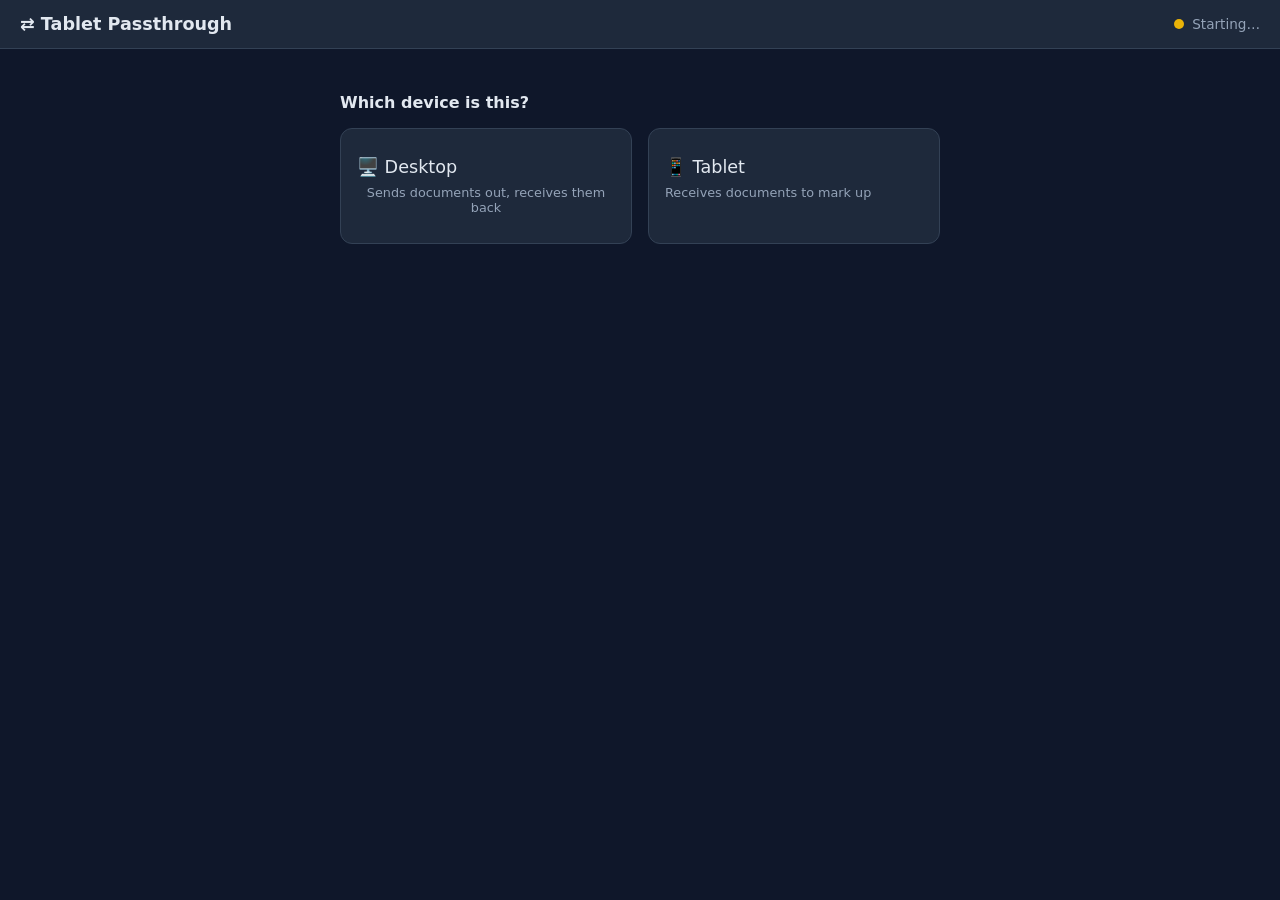
==== docs/index.html @ 23bda250 "Move to docs folder, add license" ====
<!DOCTYPE html>
<html lang="en">
<head>
  <meta charset="utf-8">
  <meta name="viewport" content="width=device-width, initial-scale=1">
  <meta name="theme-color" content="#2563eb">
  <title>Tablet Passthrough</title>
  <link rel="manifest" href="manifest.json">
  <link rel="icon" href="icons/icon-192.png">
  <link rel="apple-touch-icon" href="icons/icon-192.png">
  <link rel="stylesheet" href="css/style.css">
</head>
<body>
  <header>
    <h1>⇄ Tablet Passthrough</h1>
    <div id="status"><span id="status-dot" class="dot wait"></span><span id="status-text">Starting…</span></div>
  </header>

  <main>
    <!-- First run: pick a role -->
    <section id="role-chooser" hidden>
      <h2>Which device is this?</h2>
      <div class="role-buttons">
        <button id="choose-desktop" class="big">🖥️ Desktop<small>Sends documents out, receives them back</small></button>
        <button id="choose-tablet" class="big">📱 Tablet<small>Receives documents to mark up</small></button>
      </div>
    </section>

    <!-- Desktop, unpaired: show QR -->
    <section id="desktop-pair" hidden>
      <h2>Pair your tablet (one time)</h2>
      <p>On the tablet, scan this QR code with the camera app and open the link. Or open this site on the tablet, choose “Tablet”, and type the code below.</p>
      <div id="qr-holder"></div>
      <p class="code" id="pair-code-display"></p>
      <p class="muted" id="pair-url-display"></p>
      <div id="trust-prompt" class="trust" hidden>
        <p>Trust this device? <strong id="trust-id"></strong></p>
        <button id="trust-yes" class="primary">Trust</button>
        <button id="trust-no" class="ghost">Reject</button>
      </div>
    </section>

    <!-- Tablet, manual code entry -->
    <section id="tablet-pair" hidden>
      <h2>Enter pairing code</h2>
      <p>Type the code shown on your desktop’s screen.</p>
      <form id="pair-code-form">
        <input id="pair-code-input" placeholder="atp-…" autocomplete="off" autocapitalize="none" spellcheck="false">
        <button type="submit" class="primary">Pair</button>
      </form>
      <p class="err-text" id="pair-code-error"></p>
    </section>

    <!-- Tablet, waiting for desktop confirmation -->
    <section id="tablet-pairing-wait" hidden>
      <h2>Pairing…</h2>
      <p>Connecting to <strong id="pairing-target"></strong>. Confirm the pairing on your desktop screen.</p>
    </section>

    <!-- Desktop main -->
    <section id="desktop-main" hidden>
      <div id="drop-zone">
        <p><strong>Drop a PDF or DOCX here</strong> to send it to your tablet</p>
        <label class="ghost file-label">or browse… <input type="file" id="file-input" accept=".pdf,.docx" multiple hidden></label>
      </div>
      <div class="folder-row">
        <button id="choose-folder" class="ghost">📁 Choose save folder</button>
        <span id="folder-label" class="muted"></span>
      </div>
      <h2>Queued for tablet</h2>
      <ul id="outbox-list" class="file-list"></ul>
      <p id="outbox-empty" class="muted">Nothing queued. Files wait here until the tablet connects.</p>
      <h2>Returned from tablet</h2>
      <ul id="inbox-list" class="file-list"></ul>
      <p id="inbox-empty" class="muted">Nothing yet. Share a file back from the tablet and it lands here.</p>
      <p class="muted footer-note">This device: <span id="my-code" class="inline-code"></span> · <a href="#" id="reset-link">reset pairing</a></p>
    </section>

    <!-- Tablet main -->
    <section id="tablet-main" hidden>
      <h2>Received documents</h2>
      <ul id="inbox-list-t" class="file-list"></ul>
      <p id="inbox-empty-t" class="muted">Nothing yet. Drop a file on the desktop app and it appears here.</p>
      <p class="muted">Tap <strong>Open in…</strong> to hand a file to Word, Acrobat, or your editor. When you’re done, use that app’s <strong>Share</strong> button and pick this app to send it back.</p>
      <h2>Returning to desktop</h2>
      <ul id="outbox-list-t" class="file-list"></ul>
      <p id="outbox-empty-t" class="muted">Nothing waiting. Shared files queue here until the desktop is reachable.</p>
      <p class="muted footer-note"><a href="#" id="reset-link-t">reset pairing</a></p>
    </section>
  </main>

  <script src="vendor/peerjs.min.js"></script>
  <script src="vendor/qrcode.js"></script>
  <script src="js/db.js"></script>
  <script src="js/transfer.js"></script>
  <script src="js/main.js"></script>
</body>
</html>
---- docs/css/style.css ----
:root {
  --bg: #0f172a;
  --panel: #1e293b;
  --panel-2: #273449;
  --text: #e2e8f0;
  --muted: #94a3b8;
  --accent: #2563eb;
  --accent-hover: #3b82f6;
  --ok: #22c55e;
  --err: #ef4444;
  --wait: #eab308;
  --radius: 12px;
}

* { box-sizing: border-box; }

body {
  margin: 0;
  font-family: system-ui, -apple-system, "Segoe UI", sans-serif;
  background: var(--bg);
  color: var(--text);
  min-height: 100vh;
}

header {
  display: flex;
  justify-content: space-between;
  align-items: center;
  padding: 14px 20px;
  background: var(--panel);
  border-bottom: 1px solid #334155;
}

h1 { font-size: 1.1rem; margin: 0; }
h2 { font-size: 1rem; margin: 24px 0 8px; }

#status { display: flex; align-items: center; gap: 8px; font-size: 0.85rem; color: var(--muted); }
.dot { width: 10px; height: 10px; border-radius: 50%; display: inline-block; }
.dot.ok { background: var(--ok); }
.dot.err { background: var(--err); }
.dot.wait { background: var(--wait); }

main { max-width: 640px; margin: 0 auto; padding: 20px; }

button {
  font: inherit;
  border: none;
  border-radius: 8px;
  padding: 8px 16px;
  cursor: pointer;
  color: var(--text);
  background: var(--panel-2);
}
button.primary { background: var(--accent); color: #fff; }
button.primary:hover { background: var(--accent-hover); }
button.ghost { background: transparent; border: 1px solid #475569; }
button.ghost:hover { border-color: var(--muted); }

.role-buttons { display: flex; gap: 16px; margin-top: 16px; }
button.big {
  flex: 1;
  padding: 28px 16px;
  font-size: 1.1rem;
  background: var(--panel);
  border: 1px solid #334155;
  border-radius: var(--radius);
  display: flex;
  flex-direction: column;
  gap: 8px;
}
button.big:hover { border-color: var(--accent); }
button.big small { color: var(--muted); font-size: 0.8rem; }

#qr-holder { background: #fff; border-radius: var(--radius); padding: 12px; display: inline-block; margin: 12px 0; }
#qr-holder svg { display: block; }

.code { font-family: ui-monospace, monospace; font-size: 1.3rem; letter-spacing: 1px; }
.inline-code { font-family: ui-monospace, monospace; }
.muted { color: var(--muted); font-size: 0.85rem; }
.err-text { color: var(--err); font-size: 0.85rem; }

.trust { background: var(--panel); border: 1px solid var(--accent); border-radius: var(--radius); padding: 16px; margin-top: 16px; }
.trust button { margin-right: 8px; }

#pair-code-form { display: flex; gap: 8px; margin-top: 12px; }
#pair-code-form input {
  flex: 1;
  font: inherit;
  font-family: ui-monospace, monospace;
  padding: 8px 12px;
  border-radius: 8px;
  border: 1px solid #475569;
  background: var(--panel);
  color: var(--text);
}

#drop-zone {
  border: 2px dashed #475569;
  border-radius: var(--radius);
  padding: 36px 20px;
  text-align: center;
  transition: border-color 0.15s, background 0.15s;
}
#drop-zone.over { border-color: var(--accent); background: rgba(37, 99, 235, 0.08); }
.file-label { display: inline-block; margin-top: 8px; padding: 6px 14px; border-radius: 8px; border: 1px solid #475569; cursor: pointer; font-size: 0.9rem; }

.folder-row { display: flex; align-items: center; gap: 12px; margin-top: 12px; flex-wrap: wrap; }

.file-list { list-style: none; margin: 0; padding: 0; }
.file-list li {
  background: var(--panel);
  border-radius: var(--radius);
  padding: 12px 16px;
  margin-bottom: 8px;
  display: flex;
  align-items: center;
  gap: 12px;
  flex-wrap: wrap;
}
.file-info { flex: 1; min-width: 0; display: flex; flex-direction: column; }
.file-name { font-weight: 600; overflow: hidden; text-overflow: ellipsis; white-space: nowrap; }
.file-meta { color: var(--muted); font-size: 0.8rem; }
.file-actions { display: flex; gap: 8px; }

.progress { flex-basis: 100%; height: 4px; background: var(--panel-2); border-radius: 2px; overflow: hidden; }
.progress-fill { height: 100%; width: 0; background: var(--accent); transition: width 0.1s; }

.footer-note { margin-top: 32px; }
a { color: var(--accent-hover); }
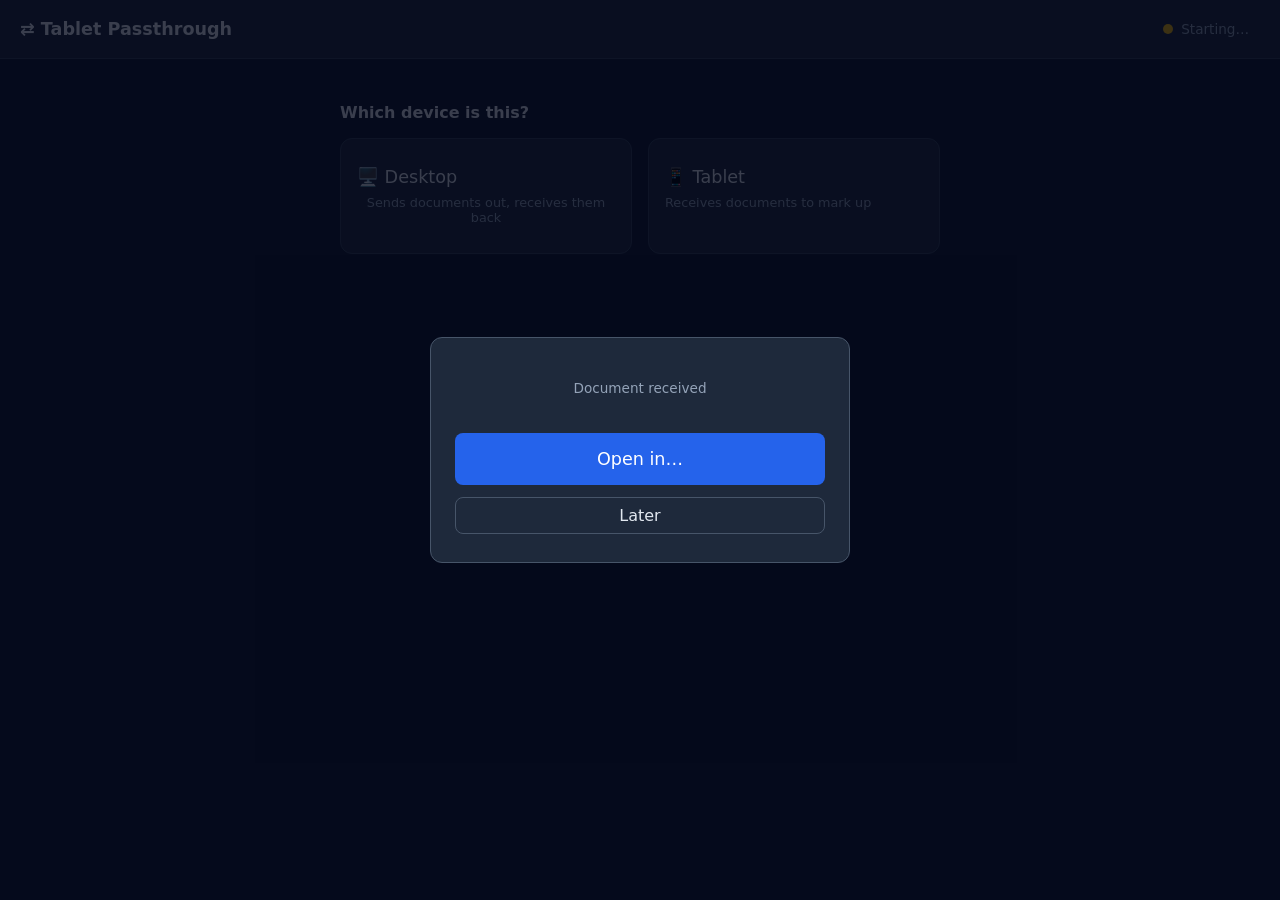
==== commit b84a7a9d: "Support multiple connection, more seamless download and opening of files" ====
--- a/docs/index.html
+++ b/docs/index.html
@@ -13,7 +13,11 @@
 <body>
   <header>
     <h1>⇄ Tablet Passthrough</h1>
-    <div id="status"><span id="status-dot" class="dot wait"></span><span id="status-text">Starting…</span></div>
+    <button id="status" title="Manage paired devices"><span id="status-dot" class="dot wait"></span><span id="status-text">Starting…</span></button>
+    <div id="peer-menu" class="menu" hidden>
+      <ul id="peer-menu-list"></ul>
+      <button id="add-device" class="ghost">＋ Add / re-pair device</button>
+    </div>
   </header>
 
   <main>
@@ -26,35 +30,40 @@
       </div>
     </section>
 
-    <!-- Desktop, unpaired: show QR -->
+    <!-- Desktop: show QR for a device to pair with -->
     <section id="desktop-pair" hidden>
-      <h2>Pair your tablet (one time)</h2>
-      <p>On the tablet, scan this QR code with the camera app and open the link. Or open this site on the tablet, choose “Tablet”, and type the code below.</p>
+      <h2>Pair a device (one time)</h2>
+      <p>On the other device, scan this QR code with the camera app and open the link. Or open this site there, choose its role, and type the code below.</p>
       <div id="qr-holder"></div>
       <p class="code" id="pair-code-display"></p>
       <p class="muted" id="pair-url-display"></p>
       <div id="trust-prompt" class="trust" hidden>
         <p>Trust this device? <strong id="trust-id"></strong></p>
-        <button id="trust-yes" class="primary">Trust</button>
-        <button id="trust-no" class="ghost">Reject</button>
+        <input id="trust-name" placeholder="Name it (e.g. Tablet)" autocomplete="off">
+        <div>
+          <button id="trust-yes" class="primary">Trust</button>
+          <button id="trust-no" class="ghost">Reject</button>
+        </div>
       </div>
+      <p><button id="pair-back-d" class="ghost" hidden>← Back</button></p>
     </section>
 
     <!-- Tablet, manual code entry -->
     <section id="tablet-pair" hidden>
       <h2>Enter pairing code</h2>
-      <p>Type the code shown on your desktop’s screen.</p>
+      <p>Type the code shown on the other device’s screen.</p>
       <form id="pair-code-form">
         <input id="pair-code-input" placeholder="atp-…" autocomplete="off" autocapitalize="none" spellcheck="false">
         <button type="submit" class="primary">Pair</button>
       </form>
       <p class="err-text" id="pair-code-error"></p>
+      <p><button id="pair-back-t" class="ghost" hidden>← Back</button></p>
     </section>
 
-    <!-- Tablet, waiting for desktop confirmation -->
+    <!-- Tablet, waiting for the other side's confirmation -->
     <section id="tablet-pairing-wait" hidden>
       <h2>Pairing…</h2>
-      <p>Connecting to <strong id="pairing-target"></strong>. Confirm the pairing on your desktop screen.</p>
+      <p>Connecting to <strong id="pairing-target"></strong>. Confirm the pairing on the other device’s screen.</p>
     </section>
 
     <!-- Desktop main -->
@@ -67,12 +76,12 @@
         <button id="choose-folder" class="ghost">📁 Choose save folder</button>
         <span id="folder-label" class="muted"></span>
       </div>
-      <h2>Queued for tablet</h2>
+      <h2>Queued</h2>
       <ul id="outbox-list" class="file-list"></ul>
-      <p id="outbox-empty" class="muted">Nothing queued. Files wait here until the tablet connects.</p>
-      <h2>Returned from tablet</h2>
+      <p id="outbox-empty" class="muted">Nothing queued. Files wait here until their device connects.</p>
+      <h2>Returned</h2>
       <ul id="inbox-list" class="file-list"></ul>
-      <p id="inbox-empty" class="muted">Nothing yet. Share a file back from the tablet and it lands here.</p>
+      <p id="inbox-empty" class="muted">Nothing yet. Files shared back land here and save automatically.</p>
       <p class="muted footer-note">This device: <span id="my-code" class="inline-code"></span> · <a href="#" id="reset-link">reset pairing</a></p>
     </section>
 
@@ -89,6 +98,16 @@
     </section>
   </main>
 
+  <!-- Tablet: pops up when a file arrives; one tap opens the Android share card -->
+  <div id="share-overlay" class="overlay" hidden>
+    <div class="overlay-card">
+      <p class="muted">Document received</p>
+      <p class="overlay-name" id="overlay-name"></p>
+      <button id="overlay-open" class="primary overlay-open">Open in…</button>
+      <button id="overlay-close" class="ghost">Later</button>
+    </div>
+  </div>
+
   <script src="vendor/peerjs.min.js"></script>
   <script src="vendor/qrcode.js"></script>
   <script src="js/db.js"></script>
--- a/docs/css/style.css
+++ b/docs/css/style.css
@@ -127,3 +127,76 @@
 
 .footer-note { margin-top: 32px; }
 a { color: var(--accent-hover); }
+
+/* --- header status button + peer menu --- */
+header { position: relative; }
+button#status {
+  display: flex;
+  align-items: center;
+  gap: 8px;
+  font-size: 0.85rem;
+  color: var(--muted);
+  background: transparent;
+  border: 1px solid transparent;
+  padding: 6px 10px;
+}
+button#status:hover { border-color: #475569; }
+
+.menu {
+  position: absolute;
+  top: calc(100% + 4px);
+  right: 12px;
+  z-index: 20;
+  background: var(--panel);
+  border: 1px solid #475569;
+  border-radius: var(--radius);
+  padding: 8px;
+  min-width: 240px;
+  box-shadow: 0 8px 24px rgba(0, 0, 0, 0.4);
+}
+.menu ul { list-style: none; margin: 0 0 8px; padding: 0; }
+.menu ul:empty { margin: 0; }
+.peer-row { display: flex; align-items: center; gap: 8px; padding: 4px; border-radius: 8px; }
+.peer-row.active { background: var(--panel-2); }
+.peer-name { flex: 1; text-align: left; background: transparent; padding: 6px 4px; overflow: hidden; text-overflow: ellipsis; white-space: nowrap; }
+.peer-name:hover { color: var(--accent-hover); }
+button.mini { padding: 4px 8px; font-size: 0.8rem; }
+#add-device { width: 100%; }
+
+/* --- trust prompt name field --- */
+.trust input {
+  display: block;
+  width: 100%;
+  font: inherit;
+  padding: 8px 12px;
+  margin: 10px 0;
+  border-radius: 8px;
+  border: 1px solid #475569;
+  background: var(--panel-2);
+  color: var(--text);
+}
+
+/* --- tablet share popup --- */
+.overlay {
+  position: fixed;
+  inset: 0;
+  z-index: 30;
+  background: rgba(2, 6, 23, 0.75);
+  display: flex;
+  align-items: center;
+  justify-content: center;
+  padding: 24px;
+}
+.overlay-card {
+  background: var(--panel);
+  border: 1px solid #475569;
+  border-radius: var(--radius);
+  padding: 28px 24px;
+  text-align: center;
+  width: min(420px, 100%);
+  display: flex;
+  flex-direction: column;
+  gap: 12px;
+}
+.overlay-name { font-weight: 600; font-size: 1.05rem; margin: 0; word-break: break-all; }
+.overlay-open { padding: 16px; font-size: 1.1rem; }
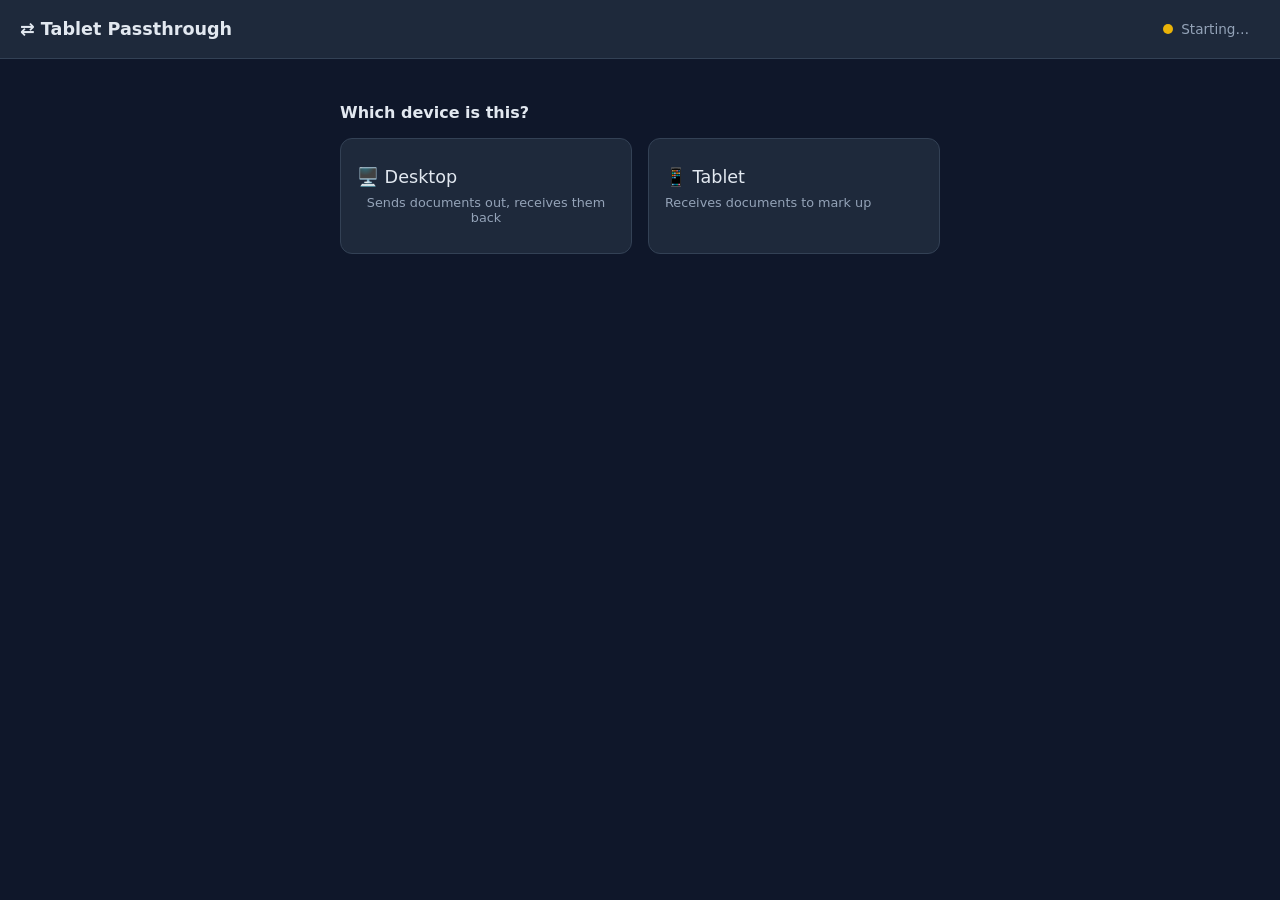
==== commit 70dfd9e1: "Add multiple connections" ====
--- a/docs/index.html
+++ b/docs/index.html
@@ -64,6 +64,8 @@
     <section id="tablet-pairing-wait" hidden>
       <h2>Pairing…</h2>
       <p>Connecting to <strong id="pairing-target"></strong>. Confirm the pairing on the other device’s screen.</p>
+      <p class="muted">Keep the app <strong>open and visible on both devices</strong> until pairing completes — it can take up to a minute on the first try.</p>
+      <p><button id="pair-cancel" class="ghost">Cancel</button></p>
     </section>
 
     <!-- Desktop main -->
--- a/docs/css/style.css
+++ b/docs/css/style.css
@@ -200,3 +200,6 @@
 }
 .overlay-name { font-weight: 600; font-size: 1.05rem; margin: 0; word-break: break-all; }
 .overlay-open { padding: 16px; font-size: 1.1rem; }
+/* Ocultar el overlay cuando tiene el atributo hidden, asegurando que display: flex no lo anule */
+.overlay[hidden] { display: none !important; }
+
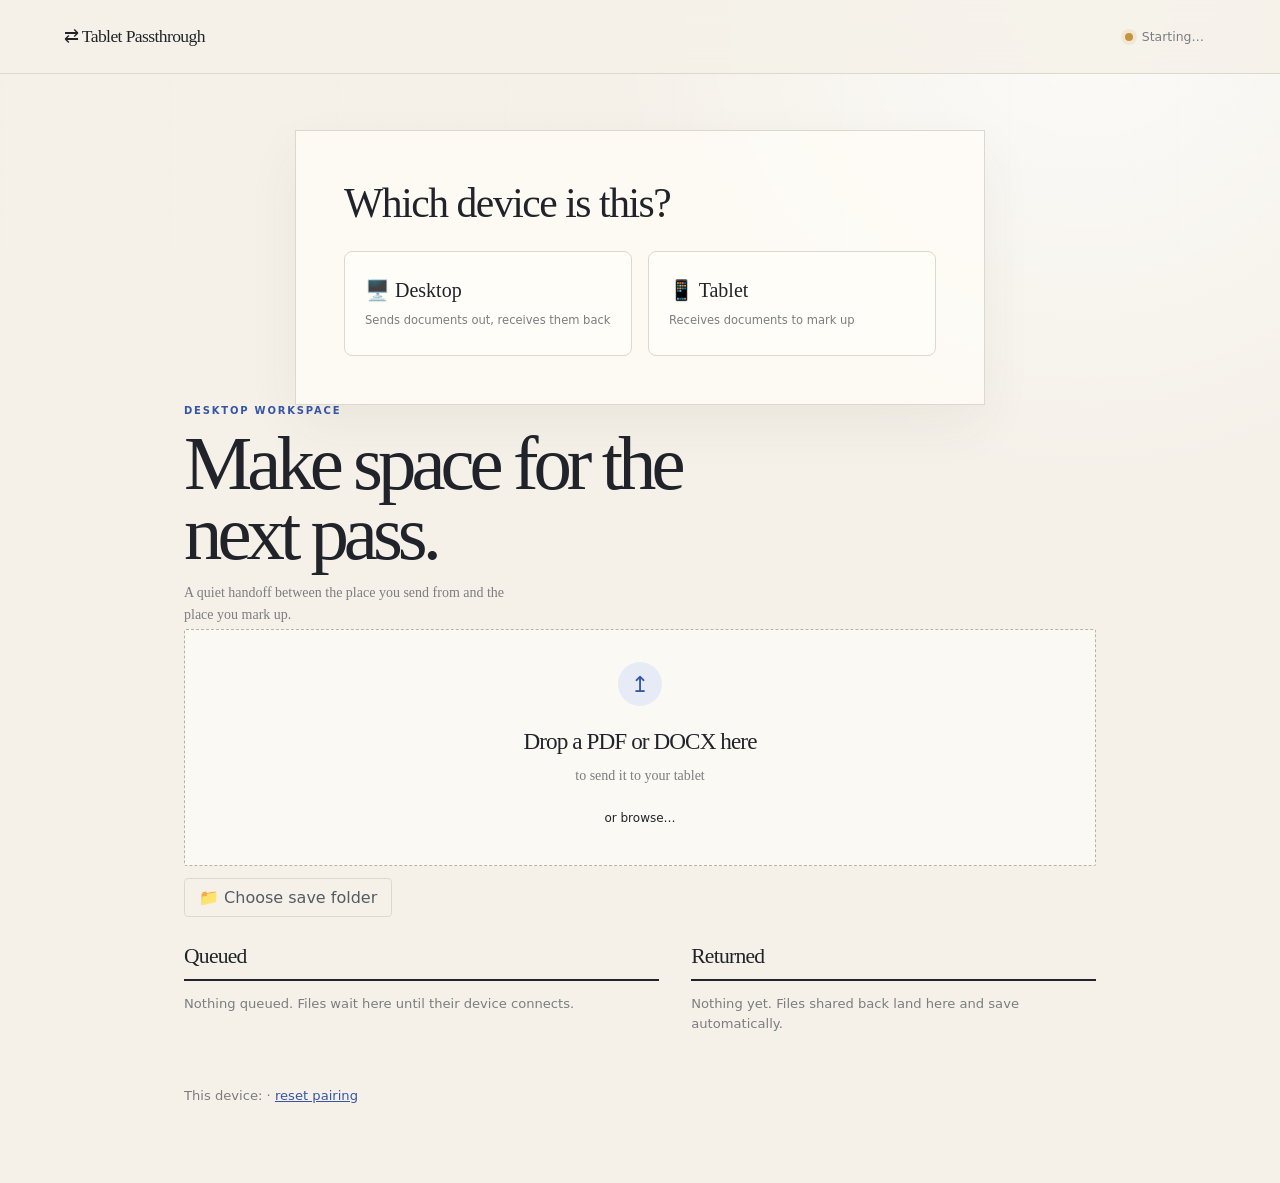
==== commit 3968be75: "UI improvements" ====
--- a/docs/index.html
+++ b/docs/index.html
@@ -3,7 +3,7 @@
 <head>
   <meta charset="utf-8">
   <meta name="viewport" content="width=device-width, initial-scale=1">
-  <meta name="theme-color" content="#2563eb">
+  <meta name="theme-color" content="#f5f1e9">
   <title>Tablet Passthrough</title>
   <link rel="manifest" href="manifest.json">
   <link rel="icon" href="icons/icon-192.png">
@@ -70,6 +70,11 @@
 
     <!-- Desktop main -->
     <section id="desktop-main" hidden>
+      <div class="studio-heading">
+        <p class="eyebrow">Desktop workspace</p>
+        <h2>Make space for the next pass.</h2>
+        <p class="intro-copy">A quiet handoff between the place you send from and the place you mark up.</p>
+      </div>
       <div id="drop-zone">
         <p><strong>Drop a PDF or DOCX here</strong> to send it to your tablet</p>
         <label class="ghost file-label">or browse… <input type="file" id="file-input" accept=".pdf,.docx" multiple hidden></label>
@@ -89,6 +94,11 @@
 
     <!-- Tablet main -->
     <section id="tablet-main" hidden>
+      <div class="studio-heading">
+        <p class="eyebrow">Tablet workspace</p>
+        <h2>Review, then send it back.</h2>
+        <p class="intro-copy">Open a file in Word, Acrobat, or your editor. When you share it back, it returns to the desk.</p>
+      </div>
       <h2>Received documents</h2>
       <ul id="inbox-list-t" class="file-list"></ul>
       <p id="inbox-empty-t" class="muted">Nothing yet. Drop a file on the desktop app and it appears here.</p>
@@ -106,6 +116,7 @@
       <p class="muted">Document received</p>
       <p class="overlay-name" id="overlay-name"></p>
       <button id="overlay-open" class="primary overlay-open">Open in…</button>
+      <button id="overlay-download" class="ghost">Download</button>
       <button id="overlay-close" class="ghost">Later</button>
     </div>
   </div>
--- a/docs/css/style.css
+++ b/docs/css/style.css
@@ -1,14 +1,18 @@
 :root {
-  --bg: #0f172a;
-  --panel: #1e293b;
-  --panel-2: #273449;
-  --text: #e2e8f0;
-  --muted: #94a3b8;
-  --accent: #2563eb;
-  --accent-hover: #3b82f6;
-  --ok: #22c55e;
-  --err: #ef4444;
-  --wait: #eab308;
+  --paper: #f5f1e9;
+  --surface: #fffdf8;
+  --surface-2: #f0ece5;
+  --ink: #20242a;
+  --muted: #7b7d80;
+  --line: #ddd8ce;
+  --line-strong: #b8b2a8;
+  --accent: #3555a5;
+  --accent-hover: #294687;
+  --accent-soft: #e7ebf6;
+  --gold: #c7943e;
+  --ok: #4c9b73;
+  --err: #a85f49;
+  --wait: #c7943e;
   --radius: 12px;
 }
 
@@ -16,190 +20,359 @@
 
 body {
   margin: 0;
-  font-family: system-ui, -apple-system, "Segoe UI", sans-serif;
-  background: var(--bg);
-  color: var(--text);
   min-height: 100vh;
+  background:
+    radial-gradient(circle at 85% 0%, rgba(255, 255, 255, .75), transparent 30%),
+    var(--paper);
+  color: var(--ink);
+  font-family: Inter, ui-sans-serif, system-ui, -apple-system, BlinkMacSystemFont, "Segoe UI", sans-serif;
+}
+
+body::before {
+  content: "";
+  position: fixed;
+  inset: 0;
+  pointer-events: none;
+  opacity: .18;
+  background-image: linear-gradient(rgba(45, 43, 38, .035) 1px, transparent 1px), linear-gradient(90deg, rgba(45, 43, 38, .035) 1px, transparent 1px);
+  background-size: 42px 42px;
+  mask-image: linear-gradient(to bottom, black, transparent 72%);
 }
 
 header {
-  display: flex;
+  position: relative;
+  z-index: 2;
+  display: flex;
+  align-items: center;
   justify-content: space-between;
-  align-items: center;
-  padding: 14px 20px;
-  background: var(--panel);
-  border-bottom: 1px solid #334155;
-}
-
-h1 { font-size: 1.1rem; margin: 0; }
-h2 { font-size: 1rem; margin: 24px 0 8px; }
-
-#status { display: flex; align-items: center; gap: 8px; font-size: 0.85rem; color: var(--muted); }
-.dot { width: 10px; height: 10px; border-radius: 50%; display: inline-block; }
-.dot.ok { background: var(--ok); }
+  gap: 24px;
+  padding: 20px clamp(20px, 5vw, 72px);
+  border-bottom: 1px solid var(--line);
+  background: rgba(245, 241, 233, .84);
+  backdrop-filter: blur(12px);
+}
+
+h1, h2, .file-name, .overlay-name {
+  font-family: Georgia, "Times New Roman", serif;
+  font-weight: 400;
+}
+
+h1 { margin: 0; font-size: 1.1rem; letter-spacing: -.035em; }
+h2 { margin: 24px 0 8px; font-size: 1.35rem; letter-spacing: -.035em; }
+p { line-height: 1.55; }
+
+button {
+  border: 1px solid transparent;
+  border-radius: 4px;
+  padding: 9px 14px;
+  font: inherit;
+  color: var(--ink);
+  background: var(--surface-2);
+  cursor: pointer;
+  transition: border-color .15s ease, background .15s ease, color .15s ease, transform .15s ease;
+}
+
+button:hover { border-color: var(--line-strong); }
+button:active { transform: translateY(1px); }
+button.primary { border-color: var(--accent); background: var(--accent); color: #fff; font-weight: 700; }
+button.primary:hover { border-color: var(--accent-hover); background: var(--accent-hover); }
+button.ghost { border-color: var(--line); background: transparent; color: #555b64; }
+button.ghost:hover { border-color: var(--accent); color: var(--accent); background: rgba(255, 253, 248, .65); }
+
+main {
+  position: relative;
+  z-index: 1;
+  max-width: 1040px;
+  margin: 0 auto;
+  padding: 56px clamp(20px, 5vw, 64px) 64px;
+}
+
+main > section:not(#desktop-main):not(#tablet-main) {
+  max-width: 690px;
+  margin: 0 auto;
+  padding: clamp(26px, 5vw, 48px);
+  border: 1px solid var(--line);
+  background: rgba(255, 253, 248, .76);
+  box-shadow: 0 20px 50px rgba(68, 60, 46, .06);
+}
+
+.eyebrow {
+  margin: 0 0 12px;
+  color: var(--accent);
+  font-size: 10px;
+  font-weight: 850;
+  letter-spacing: .18em;
+  line-height: 1.2;
+  text-transform: uppercase;
+}
+
+.intro-copy {
+  max-width: 340px;
+  margin: 12px 0 0;
+  color: var(--muted);
+  font-family: Georgia, "Times New Roman", serif;
+  font-size: 14px;
+  line-height: 1.55;
+}
+
+.studio-heading {
+  grid-column: 1 / -1;
+  grid-row: 1;
+  margin-bottom: 4px;
+}
+
+.studio-heading h2 {
+  max-width: 620px;
+  margin: 0;
+  font-size: clamp(2.4rem, 6vw, 4.9rem);
+  line-height: .92;
+  letter-spacing: -.065em;
+}
+
+.dot { display: inline-block; width: 8px; height: 8px; border-radius: 50%; }
+.dot.ok { background: var(--ok); box-shadow: 0 0 0 4px rgba(76, 155, 115, .12); }
 .dot.err { background: var(--err); }
-.dot.wait { background: var(--wait); }
-
-main { max-width: 640px; margin: 0 auto; padding: 20px; }
-
-button {
+.dot.wait { background: var(--wait); box-shadow: 0 0 0 4px rgba(199, 148, 62, .12); }
+
+#status {
+  display: flex;
+  align-items: center;
+  gap: 9px;
+  padding: 8px 11px;
+  border-color: transparent;
+  border-radius: 999px;
+  color: var(--muted);
+  background: transparent;
+  font-size: 0.78rem;
+}
+
+#status:hover { border-color: var(--line); background: rgba(255, 253, 248, .72); color: var(--ink); }
+
+.role-buttons { display: flex; gap: 16px; margin-top: 24px; }
+
+button.big {
+  display: flex;
+  flex: 1;
+  flex-direction: column;
+  gap: 10px;
+  align-items: flex-start;
+  padding: 26px 20px;
+  border: 1px solid var(--line);
+  border-radius: 8px;
+  background: var(--surface);
+  font-family: Georgia, "Times New Roman", serif;
+  font-size: 1.25rem;
+  text-align: left;
+}
+
+button.big:hover { border-color: var(--accent); box-shadow: 0 10px 24px rgba(53, 85, 165, .08); }
+button.big small { color: var(--muted); font-family: Inter, ui-sans-serif, system-ui, sans-serif; font-size: .72rem; line-height: 1.45; }
+
+#desktop-pair h2, #tablet-pair h2, #tablet-pairing-wait h2, #role-chooser h2 { margin-top: 0; font-size: clamp(1.8rem, 4vw, 2.6rem); }
+#desktop-pair > p:first-of-type, #tablet-pair > p:first-of-type, #tablet-pairing-wait > p { color: var(--muted); font-family: Georgia, "Times New Roman", serif; font-size: 14px; }
+
+#qr-holder {
+  display: inline-block;
+  margin: 18px 0 10px;
+  padding: 14px;
+  border: 1px solid var(--line);
+  border-radius: 8px;
+  background: #fff;
+  box-shadow: 0 12px 25px rgba(52, 47, 37, .08);
+}
+
+#qr-holder svg { display: block; }
+.code { color: var(--accent); font-family: ui-monospace, SFMono-Regular, Consolas, monospace; font-size: 1.25rem; letter-spacing: 1px; }
+.inline-code { font-family: ui-monospace, SFMono-Regular, Consolas, monospace; }
+.muted { color: var(--muted); font-size: .82rem; }
+.err-text { color: var(--err); font-size: .82rem; }
+
+.trust {
+  margin-top: 18px;
+  padding: 16px;
+  border: 1px solid rgba(53, 85, 165, .38);
+  border-left: 3px solid var(--accent);
+  background: var(--accent-soft);
+}
+
+.trust input, #pair-code-form input {
+  display: block;
+  width: 100%;
+  padding: 10px 12px;
+  border: 1px solid var(--line-strong);
+  border-radius: 4px;
+  outline: 0;
+  background: var(--surface);
+  color: var(--ink);
   font: inherit;
-  border: none;
-  border-radius: 8px;
-  padding: 8px 16px;
-  cursor: pointer;
-  color: var(--text);
-  background: var(--panel-2);
-}
-button.primary { background: var(--accent); color: #fff; }
-button.primary:hover { background: var(--accent-hover); }
-button.ghost { background: transparent; border: 1px solid #475569; }
-button.ghost:hover { border-color: var(--muted); }
-
-.role-buttons { display: flex; gap: 16px; margin-top: 16px; }
-button.big {
-  flex: 1;
-  padding: 28px 16px;
-  font-size: 1.1rem;
-  background: var(--panel);
-  border: 1px solid #334155;
-  border-radius: var(--radius);
+}
+
+.trust input { margin: 12px 0; }
+.trust input:focus, #pair-code-form input:focus { border-color: var(--accent); box-shadow: 0 0 0 3px rgba(53, 85, 165, .12); }
+.trust button { margin-right: 8px; }
+
+#pair-code-form { display: flex; gap: 8px; margin-top: 18px; }
+#pair-code-form input { flex: 1; font-family: ui-monospace, SFMono-Regular, Consolas, monospace; }
+
+#desktop-main {
+  display: grid;
+  grid-template-columns: minmax(0, 1.08fr) minmax(0, .92fr);
+  column-gap: 32px;
+  align-items: start;
+}
+
+#desktop-main > #drop-zone { grid-column: 1 / -1; grid-row: 2; }
+#desktop-main > .folder-row { grid-column: 1 / -1; grid-row: 3; }
+#desktop-main > h2:nth-of-type(1) { grid-column: 1; grid-row: 4; }
+#desktop-main > #outbox-list { grid-column: 1; grid-row: 5; }
+#desktop-main > #outbox-empty { grid-column: 1; grid-row: 6; }
+#desktop-main > h2:nth-of-type(2) { grid-column: 2; grid-row: 4; }
+#desktop-main > #inbox-list { grid-column: 2; grid-row: 5; }
+#desktop-main > #inbox-empty { grid-column: 2; grid-row: 6; }
+#desktop-main > .footer-note { grid-column: 1 / -1; grid-row: 7; }
+
+#drop-zone {
   display: flex;
   flex-direction: column;
-  gap: 8px;
-}
-button.big:hover { border-color: var(--accent); }
-button.big small { color: var(--muted); font-size: 0.8rem; }
-
-#qr-holder { background: #fff; border-radius: var(--radius); padding: 12px; display: inline-block; margin: 12px 0; }
-#qr-holder svg { display: block; }
-
-.code { font-family: ui-monospace, monospace; font-size: 1.3rem; letter-spacing: 1px; }
-.inline-code { font-family: ui-monospace, monospace; }
-.muted { color: var(--muted); font-size: 0.85rem; }
-.err-text { color: var(--err); font-size: 0.85rem; }
-
-.trust { background: var(--panel); border: 1px solid var(--accent); border-radius: var(--radius); padding: 16px; margin-top: 16px; }
-.trust button { margin-right: 8px; }
-
-#pair-code-form { display: flex; gap: 8px; margin-top: 12px; }
-#pair-code-form input {
-  flex: 1;
-  font: inherit;
-  font-family: ui-monospace, monospace;
-  padding: 8px 12px;
-  border-radius: 8px;
-  border: 1px solid #475569;
-  background: var(--panel);
-  color: var(--text);
-}
-
-#drop-zone {
-  border: 2px dashed #475569;
-  border-radius: var(--radius);
-  padding: 36px 20px;
+  align-items: center;
+  justify-content: center;
+  min-height: 232px;
+  padding: 32px 24px;
+  border: 1px dashed var(--line-strong);
+  border-radius: 2px;
+  background: rgba(255, 253, 248, .62);
   text-align: center;
-  transition: border-color 0.15s, background 0.15s;
-}
-#drop-zone.over { border-color: var(--accent); background: rgba(37, 99, 235, 0.08); }
-.file-label { display: inline-block; margin-top: 8px; padding: 6px 14px; border-radius: 8px; border: 1px solid #475569; cursor: pointer; font-size: 0.9rem; }
-
-.folder-row { display: flex; align-items: center; gap: 12px; margin-top: 12px; flex-wrap: wrap; }
+  transition: border-color .15s ease, background .15s ease, box-shadow .15s ease;
+}
+
+#drop-zone::before {
+  display: grid;
+  place-items: center;
+  width: 44px;
+  height: 44px;
+  margin-bottom: 18px;
+  border-radius: 50%;
+  background: var(--accent-soft);
+  color: var(--accent);
+  content: "↥";
+  font-size: 22px;
+}
+
+#drop-zone.over { border-color: var(--accent); background: #f0f3fb; box-shadow: 0 0 0 4px rgba(53, 85, 165, .08); }
+#drop-zone p { margin: 0 0 16px; color: var(--muted); font-family: Georgia, "Times New Roman", serif; font-size: 14px; }
+#drop-zone p strong { display: block; margin-bottom: 5px; color: var(--ink); font-size: 1.45rem; font-weight: 400; letter-spacing: -.04em; }
+.file-label { display: inline-block; padding: 8px 13px; border-radius: 4px; cursor: pointer; font-size: .75rem; }
+
+.folder-row { display: flex; align-items: center; flex-wrap: wrap; gap: 12px; margin-top: 12px; }
+.folder-row .muted { font-family: Georgia, "Times New Roman", serif; }
+
+#desktop-main > h2, #tablet-main > h2 {
+  display: flex;
+  align-items: baseline;
+  justify-content: space-between;
+  margin: 27px 0 0;
+  padding: 0 0 10px;
+  border-bottom: 2px solid var(--ink);
+  font-size: 1.35rem;
+}
 
 .file-list { list-style: none; margin: 0; padding: 0; }
 .file-list li {
-  background: var(--panel);
-  border-radius: var(--radius);
-  padding: 12px 16px;
-  margin-bottom: 8px;
-  display: flex;
-  align-items: center;
+  display: flex;
+  align-items: center;
+  flex-wrap: wrap;
   gap: 12px;
-  flex-wrap: wrap;
-}
-.file-info { flex: 1; min-width: 0; display: flex; flex-direction: column; }
-.file-name { font-weight: 600; overflow: hidden; text-overflow: ellipsis; white-space: nowrap; }
-.file-meta { color: var(--muted); font-size: 0.8rem; }
-.file-actions { display: flex; gap: 8px; }
-
-.progress { flex-basis: 100%; height: 4px; background: var(--panel-2); border-radius: 2px; overflow: hidden; }
-.progress-fill { height: 100%; width: 0; background: var(--accent); transition: width 0.1s; }
-
-.footer-note { margin-top: 32px; }
-a { color: var(--accent-hover); }
-
-/* --- header status button + peer menu --- */
+  min-height: 67px;
+  margin: 0;
+  padding: 12px 13px;
+  border: 1px solid var(--line);
+  border-top: 0;
+  background: rgba(255, 253, 248, .76);
+}
+
+.file-list li:first-child { border-top: 1px solid var(--line); border-radius: 8px 8px 0 0; }
+.file-list li:last-child { border-radius: 0 0 8px 8px; }
+.file-list li:only-child { border-radius: 8px; }
+.file-info { display: flex; min-width: 0; flex: 1; flex-direction: column; }
+.file-name { overflow: hidden; color: var(--ink); text-overflow: ellipsis; white-space: nowrap; font-size: .98rem; }
+.file-meta { margin-top: 4px; color: var(--muted); font-size: .7rem; }
+.file-actions { display: flex; flex-wrap: wrap; gap: 6px; }
+.file-actions button { padding: 6px 10px; font-size: .72rem; }
+.progress { flex-basis: 100%; height: 4px; overflow: hidden; border-radius: 99px; background: #e5dfd5; }
+.progress-fill { height: 100%; width: 0; border-radius: 99px; background: var(--accent); transition: width .1s; }
+
+.footer-note { margin-top: 38px; }
+a { color: var(--accent); }
+a:hover { color: var(--accent-hover); }
+
 header { position: relative; }
-button#status {
-  display: flex;
-  align-items: center;
-  gap: 8px;
-  font-size: 0.85rem;
-  color: var(--muted);
-  background: transparent;
-  border: 1px solid transparent;
-  padding: 6px 10px;
-}
-button#status:hover { border-color: #475569; }
-
 .menu {
   position: absolute;
-  top: calc(100% + 4px);
-  right: 12px;
+  top: calc(100% + 8px);
+  right: clamp(20px, 5vw, 72px);
   z-index: 20;
-  background: var(--panel);
-  border: 1px solid #475569;
-  border-radius: var(--radius);
+  min-width: 250px;
   padding: 8px;
-  min-width: 240px;
-  box-shadow: 0 8px 24px rgba(0, 0, 0, 0.4);
-}
+  border: 1px solid var(--line);
+  border-radius: 8px;
+  background: var(--surface);
+  box-shadow: 0 18px 42px rgba(52, 47, 37, .15);
+}
+
 .menu ul { list-style: none; margin: 0 0 8px; padding: 0; }
 .menu ul:empty { margin: 0; }
-.peer-row { display: flex; align-items: center; gap: 8px; padding: 4px; border-radius: 8px; }
-.peer-row.active { background: var(--panel-2); }
-.peer-name { flex: 1; text-align: left; background: transparent; padding: 6px 4px; overflow: hidden; text-overflow: ellipsis; white-space: nowrap; }
-.peer-name:hover { color: var(--accent-hover); }
-button.mini { padding: 4px 8px; font-size: 0.8rem; }
+.peer-row { display: flex; align-items: center; gap: 8px; padding: 6px; border-radius: 5px; }
+.peer-row.active { background: var(--accent-soft); }
+.peer-name { flex: 1; overflow: hidden; padding: 6px 4px; border: 0; background: transparent; color: var(--ink); text-align: left; text-overflow: ellipsis; white-space: nowrap; }
+.peer-name:hover { color: var(--accent); }
+button.mini { padding: 4px 7px; font-size: .7rem; }
 #add-device { width: 100%; }
 
-/* --- trust prompt name field --- */
-.trust input {
-  display: block;
-  width: 100%;
-  font: inherit;
-  padding: 8px 12px;
-  margin: 10px 0;
-  border-radius: 8px;
-  border: 1px solid #475569;
-  background: var(--panel-2);
-  color: var(--text);
-}
-
-/* --- tablet share popup --- */
 .overlay {
   position: fixed;
   inset: 0;
   z-index: 30;
-  background: rgba(2, 6, 23, 0.75);
   display: flex;
   align-items: center;
   justify-content: center;
   padding: 24px;
-}
+  background: rgba(32, 36, 42, .42);
+  backdrop-filter: blur(4px);
+}
+
 .overlay-card {
-  background: var(--panel);
-  border: 1px solid #475569;
-  border-radius: var(--radius);
-  padding: 28px 24px;
-  text-align: center;
+  display: flex;
   width: min(420px, 100%);
-  display: flex;
   flex-direction: column;
   gap: 12px;
-}
-.overlay-name { font-weight: 600; font-size: 1.05rem; margin: 0; word-break: break-all; }
-.overlay-open { padding: 16px; font-size: 1.1rem; }
-/* Ocultar el overlay cuando tiene el atributo hidden, asegurando que display: flex no lo anule */
+  padding: 30px 26px;
+  border: 1px solid var(--line);
+  border-radius: 10px;
+  background: var(--surface);
+  box-shadow: 0 24px 60px rgba(32, 36, 42, .2);
+  text-align: center;
+}
+
+.overlay-name { margin: 0; color: var(--ink); font-size: 1.4rem; word-break: break-all; }
+.overlay-open { padding: 13px; font-family: Georgia, "Times New Roman", serif; font-size: 1.05rem; }
 .overlay[hidden] { display: none !important; }
 
+@media (max-width: 760px) {
+  header { padding: 17px 20px; }
+  main { padding-top: 38px; }
+  #desktop-main { display: block; }
+  #desktop-main > * { grid-column: auto !important; grid-row: auto !important; }
+  #desktop-main > h2:nth-of-type(2) { margin-top: 36px; }
+  .studio-heading h2 { font-size: clamp(2.5rem, 13vw, 4rem); }
+}
+
+@media (max-width: 560px) {
+  header h1 { font-size: 1rem; }
+  #status { max-width: 155px; overflow: hidden; text-overflow: ellipsis; white-space: nowrap; }
+  .role-buttons { flex-direction: column; }
+  #pair-code-form { flex-direction: column; }
+  #pair-code-form button { width: 100%; }
+  .file-actions { width: 100%; }
+  .file-actions button { flex: 1; }
+  .file-list li { align-items: flex-start; }
+}
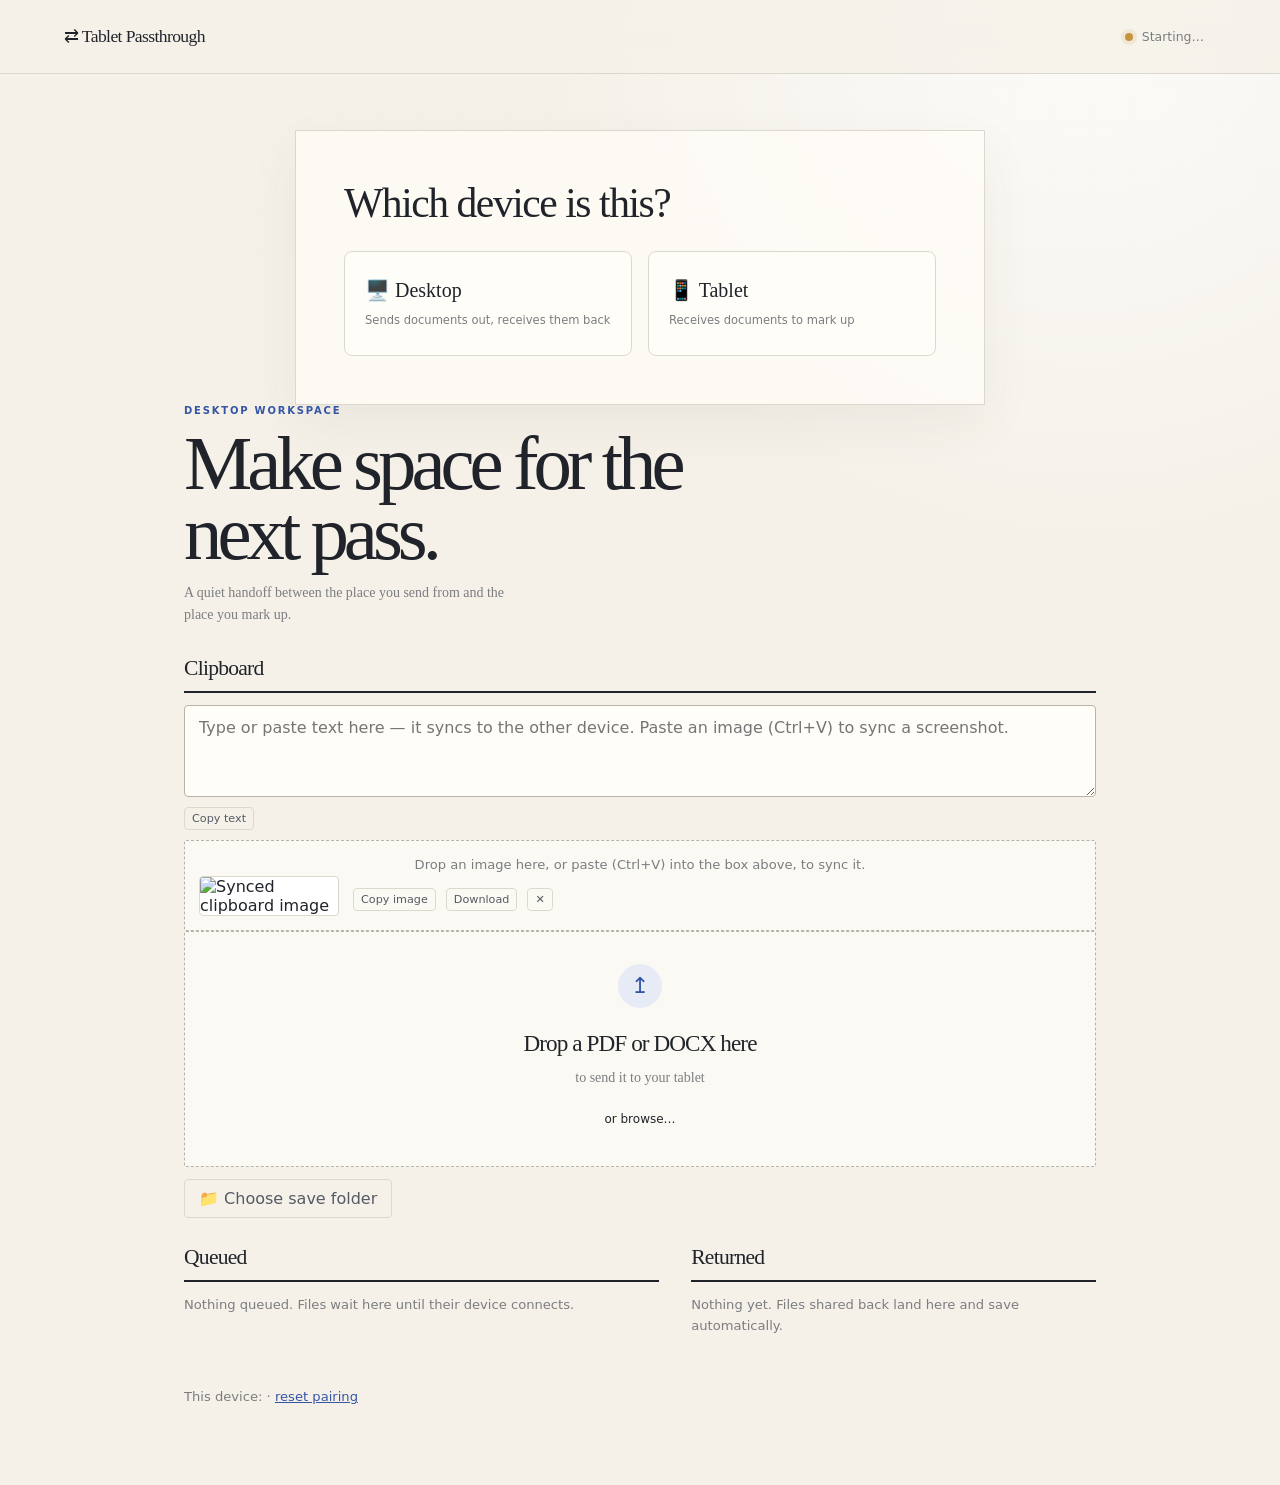
==== commit 5b869dae: "add synced clipboard" ====
--- a/docs/index.html
+++ b/docs/index.html
@@ -75,6 +75,29 @@
         <h2>Make space for the next pass.</h2>
         <p class="intro-copy">A quiet handoff between the place you send from and the place you mark up.</p>
       </div>
+      <h2>Clipboard</h2>
+      <div class="clipboard-box">
+        <textarea id="clip-text" class="clip-textarea" placeholder="Type or paste text here — it syncs to the other device. Paste an image (Ctrl+V) to sync a screenshot."></textarea>
+        <div class="clip-row">
+          <button id="clip-copy-text" class="ghost mini">Copy text</button>
+          <span id="clip-text-meta" class="muted"></span>
+          <span id="clip-sync-status" class="muted clip-sync-status" hidden></span>
+        </div>
+        <div id="clip-image-zone" class="clip-image-zone">
+          <p id="clip-image-empty" class="muted">Drop an image here, or paste (Ctrl+V) into the box above, to sync it.</p>
+          <div id="clip-image-preview" class="clip-image-preview" hidden>
+            <img id="clip-image-thumb" alt="Synced clipboard image">
+            <div class="clip-image-info">
+              <span id="clip-image-meta" class="muted"></span>
+              <div class="clip-row">
+                <button id="clip-copy-image" class="ghost mini">Copy image</button>
+                <button id="clip-download-image" class="ghost mini">Download</button>
+                <button id="clip-clear-image" class="ghost mini">✕</button>
+              </div>
+            </div>
+          </div>
+        </div>
+      </div>
       <div id="drop-zone">
         <p><strong>Drop a PDF or DOCX here</strong> to send it to your tablet</p>
         <label class="ghost file-label">or browse… <input type="file" id="file-input" accept=".pdf,.docx" multiple hidden></label>
@@ -98,6 +121,29 @@
         <p class="eyebrow">Tablet workspace</p>
         <h2>Review, then send it back.</h2>
         <p class="intro-copy">Open a file in Word, Acrobat, or your editor. When you share it back, it returns to the desk.</p>
+      </div>
+      <h2>Clipboard</h2>
+      <div class="clipboard-box">
+        <textarea id="clip-text-t" class="clip-textarea" placeholder="Type or paste text here — it syncs to the other device. Paste an image (Ctrl+V) to sync a screenshot."></textarea>
+        <div class="clip-row">
+          <button id="clip-copy-text-t" class="ghost mini">Copy text</button>
+          <span id="clip-text-meta-t" class="muted"></span>
+          <span id="clip-sync-status-t" class="muted clip-sync-status" hidden></span>
+        </div>
+        <div id="clip-image-zone-t" class="clip-image-zone">
+          <p id="clip-image-empty-t" class="muted">Drop an image here, or paste (Ctrl+V) into the box above, to sync it.</p>
+          <div id="clip-image-preview-t" class="clip-image-preview" hidden>
+            <img id="clip-image-thumb-t" alt="Synced clipboard image">
+            <div class="clip-image-info">
+              <span id="clip-image-meta-t" class="muted"></span>
+              <div class="clip-row">
+                <button id="clip-copy-image-t" class="ghost mini">Copy image</button>
+                <button id="clip-download-image-t" class="ghost mini">Download</button>
+                <button id="clip-clear-image-t" class="ghost mini">✕</button>
+              </div>
+            </div>
+          </div>
+        </div>
       </div>
       <h2>Received documents</h2>
       <ul id="inbox-list-t" class="file-list"></ul>
--- a/docs/css/style.css
+++ b/docs/css/style.css
@@ -74,6 +74,7 @@
 
 button:hover { border-color: var(--line-strong); }
 button:active { transform: translateY(1px); }
+button:disabled { opacity: .35; cursor: default; pointer-events: none; }
 button.primary { border-color: var(--accent); background: var(--accent); color: #fff; font-weight: 700; }
 button.primary:hover { border-color: var(--accent-hover); background: var(--accent-hover); }
 button.ghost { border-color: var(--line); background: transparent; color: #555b64; }
@@ -221,15 +222,17 @@
   align-items: start;
 }
 
-#desktop-main > #drop-zone { grid-column: 1 / -1; grid-row: 2; }
-#desktop-main > .folder-row { grid-column: 1 / -1; grid-row: 3; }
-#desktop-main > h2:nth-of-type(1) { grid-column: 1; grid-row: 4; }
-#desktop-main > #outbox-list { grid-column: 1; grid-row: 5; }
-#desktop-main > #outbox-empty { grid-column: 1; grid-row: 6; }
-#desktop-main > h2:nth-of-type(2) { grid-column: 2; grid-row: 4; }
-#desktop-main > #inbox-list { grid-column: 2; grid-row: 5; }
-#desktop-main > #inbox-empty { grid-column: 2; grid-row: 6; }
-#desktop-main > .footer-note { grid-column: 1 / -1; grid-row: 7; }
+#desktop-main > h2:nth-of-type(1) { grid-column: 1 / -1; grid-row: 2; }
+#desktop-main > .clipboard-box { grid-column: 1 / -1; grid-row: 3; }
+#desktop-main > #drop-zone { grid-column: 1 / -1; grid-row: 4; }
+#desktop-main > .folder-row { grid-column: 1 / -1; grid-row: 5; }
+#desktop-main > h2:nth-of-type(2) { grid-column: 1; grid-row: 6; }
+#desktop-main > #outbox-list { grid-column: 1; grid-row: 7; }
+#desktop-main > #outbox-empty { grid-column: 1; grid-row: 8; }
+#desktop-main > h2:nth-of-type(3) { grid-column: 2; grid-row: 6; }
+#desktop-main > #inbox-list { grid-column: 2; grid-row: 7; }
+#desktop-main > #inbox-empty { grid-column: 2; grid-row: 8; }
+#desktop-main > .footer-note { grid-column: 1 / -1; grid-row: 9; }
 
 #drop-zone {
   display: flex;
@@ -301,6 +304,39 @@
 .progress { flex-basis: 100%; height: 4px; overflow: hidden; border-radius: 99px; background: #e5dfd5; }
 .progress-fill { height: 100%; width: 0; border-radius: 99px; background: var(--accent); transition: width .1s; }
 
+.clipboard-box { display: flex; flex-direction: column; gap: 10px; margin-top: 12px; }
+
+.clip-textarea {
+  width: 100%;
+  min-height: 92px;
+  padding: 12px 14px;
+  border: 1px solid var(--line-strong);
+  border-radius: 4px;
+  outline: 0;
+  resize: vertical;
+  background: var(--surface);
+  color: var(--ink);
+  font: inherit;
+}
+.clip-textarea:focus { border-color: var(--accent); box-shadow: 0 0 0 3px rgba(53, 85, 165, .12); }
+
+.clip-row { display: flex; align-items: center; flex-wrap: wrap; gap: 10px; }
+.clip-sync-status { color: var(--accent); }
+
+.clip-image-zone {
+  padding: 14px;
+  border: 1px dashed var(--line-strong);
+  border-radius: 2px;
+  background: rgba(255, 253, 248, .62);
+  transition: border-color .15s ease, background .15s ease, box-shadow .15s ease;
+}
+.clip-image-zone.over { border-color: var(--accent); background: #f0f3fb; box-shadow: 0 0 0 4px rgba(53, 85, 165, .08); }
+.clip-image-zone .muted { margin: 0; text-align: center; }
+
+.clip-image-preview { display: flex; gap: 14px; align-items: center; }
+.clip-image-preview img { max-width: 140px; max-height: 100px; border: 1px solid var(--line); border-radius: 4px; object-fit: contain; background: #fff; }
+.clip-image-info { display: flex; min-width: 0; flex: 1; flex-direction: column; gap: 8px; }
+
 .footer-note { margin-top: 38px; }
 a { color: var(--accent); }
 a:hover { color: var(--accent-hover); }
@@ -311,7 +347,7 @@
   top: calc(100% + 8px);
   right: clamp(20px, 5vw, 72px);
   z-index: 20;
-  min-width: 250px;
+  min-width: 280px;
   padding: 8px;
   border: 1px solid var(--line);
   border-radius: 8px;
@@ -375,4 +411,5 @@
   .file-actions { width: 100%; }
   .file-actions button { flex: 1; }
   .file-list li { align-items: flex-start; }
-}
+  .clip-image-preview { flex-direction: column; align-items: flex-start; }
+}
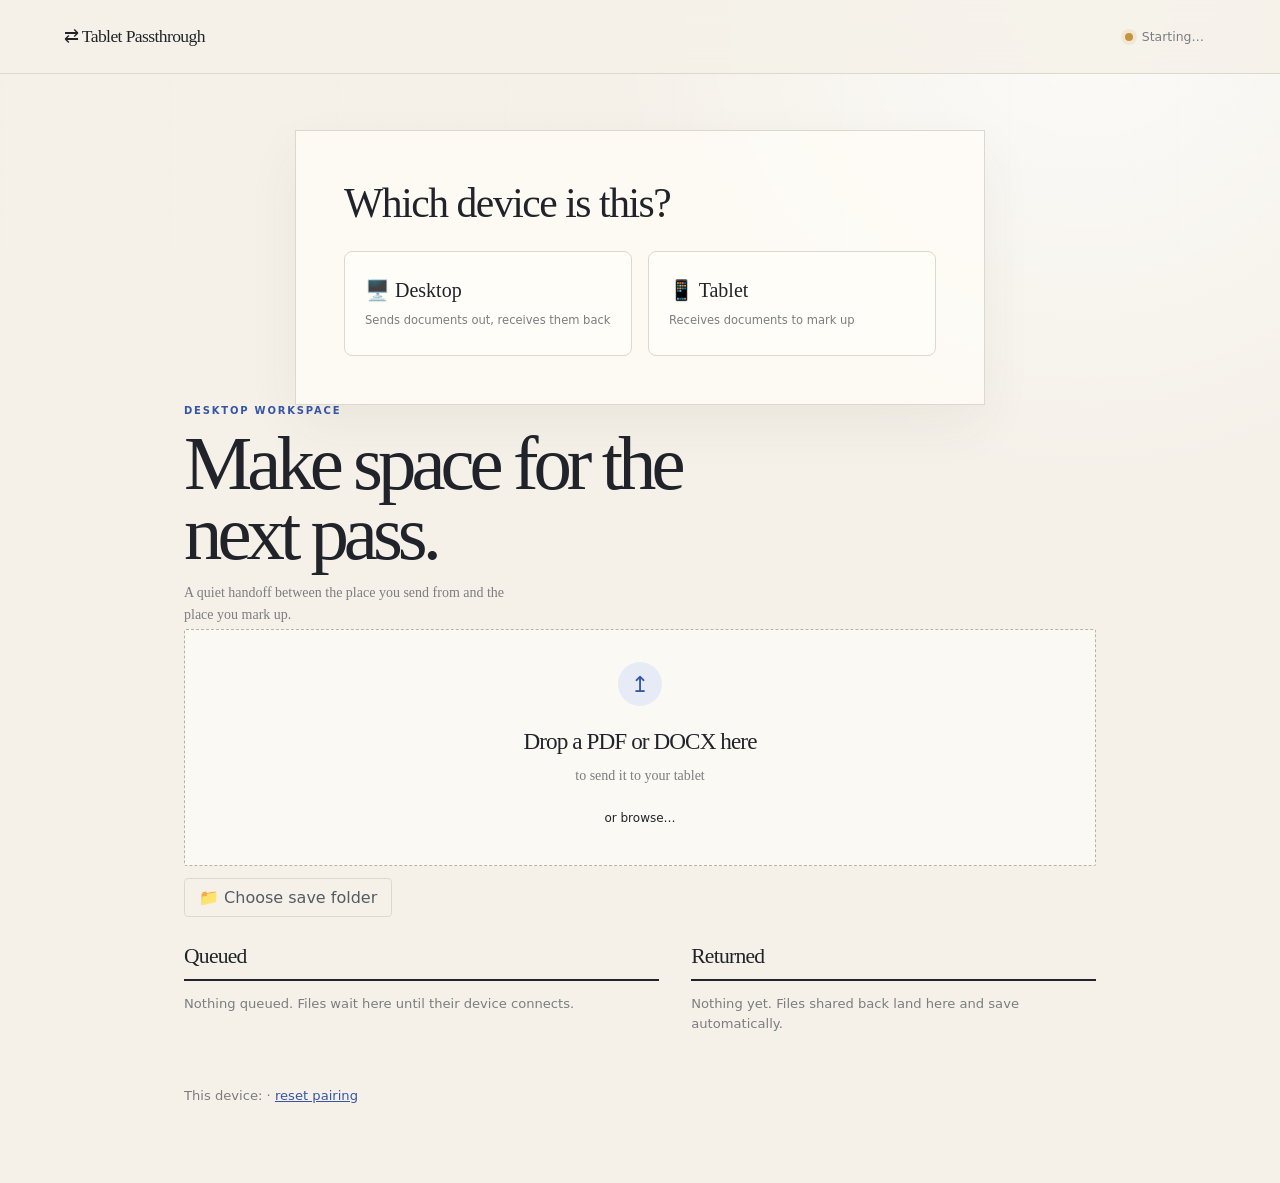
==== commit 85aafeea: "UI changes to clipboard code" ====
--- a/docs/index.html
+++ b/docs/index.html
@@ -75,29 +75,6 @@
         <h2>Make space for the next pass.</h2>
         <p class="intro-copy">A quiet handoff between the place you send from and the place you mark up.</p>
       </div>
-      <h2>Clipboard</h2>
-      <div class="clipboard-box">
-        <textarea id="clip-text" class="clip-textarea" placeholder="Type or paste text here — it syncs to the other device. Paste an image (Ctrl+V) to sync a screenshot."></textarea>
-        <div class="clip-row">
-          <button id="clip-copy-text" class="ghost mini">Copy text</button>
-          <span id="clip-text-meta" class="muted"></span>
-          <span id="clip-sync-status" class="muted clip-sync-status" hidden></span>
-        </div>
-        <div id="clip-image-zone" class="clip-image-zone">
-          <p id="clip-image-empty" class="muted">Drop an image here, or paste (Ctrl+V) into the box above, to sync it.</p>
-          <div id="clip-image-preview" class="clip-image-preview" hidden>
-            <img id="clip-image-thumb" alt="Synced clipboard image">
-            <div class="clip-image-info">
-              <span id="clip-image-meta" class="muted"></span>
-              <div class="clip-row">
-                <button id="clip-copy-image" class="ghost mini">Copy image</button>
-                <button id="clip-download-image" class="ghost mini">Download</button>
-                <button id="clip-clear-image" class="ghost mini">✕</button>
-              </div>
-            </div>
-          </div>
-        </div>
-      </div>
       <div id="drop-zone">
         <p><strong>Drop a PDF or DOCX here</strong> to send it to your tablet</p>
         <label class="ghost file-label">or browse… <input type="file" id="file-input" accept=".pdf,.docx" multiple hidden></label>
@@ -122,29 +99,6 @@
         <h2>Review, then send it back.</h2>
         <p class="intro-copy">Open a file in Word, Acrobat, or your editor. When you share it back, it returns to the desk.</p>
       </div>
-      <h2>Clipboard</h2>
-      <div class="clipboard-box">
-        <textarea id="clip-text-t" class="clip-textarea" placeholder="Type or paste text here — it syncs to the other device. Paste an image (Ctrl+V) to sync a screenshot."></textarea>
-        <div class="clip-row">
-          <button id="clip-copy-text-t" class="ghost mini">Copy text</button>
-          <span id="clip-text-meta-t" class="muted"></span>
-          <span id="clip-sync-status-t" class="muted clip-sync-status" hidden></span>
-        </div>
-        <div id="clip-image-zone-t" class="clip-image-zone">
-          <p id="clip-image-empty-t" class="muted">Drop an image here, or paste (Ctrl+V) into the box above, to sync it.</p>
-          <div id="clip-image-preview-t" class="clip-image-preview" hidden>
-            <img id="clip-image-thumb-t" alt="Synced clipboard image">
-            <div class="clip-image-info">
-              <span id="clip-image-meta-t" class="muted"></span>
-              <div class="clip-row">
-                <button id="clip-copy-image-t" class="ghost mini">Copy image</button>
-                <button id="clip-download-image-t" class="ghost mini">Download</button>
-                <button id="clip-clear-image-t" class="ghost mini">✕</button>
-              </div>
-            </div>
-          </div>
-        </div>
-      </div>
       <h2>Received documents</h2>
       <ul id="inbox-list-t" class="file-list"></ul>
       <p id="inbox-empty-t" class="muted">Nothing yet. Drop a file on the desktop app and it appears here.</p>
@@ -155,6 +109,34 @@
       <p class="muted footer-note"><a href="#" id="reset-link-t">reset pairing</a></p>
     </section>
   </main>
+
+  <!-- Shared clipboard: a floating panel, one per app. Collapsed to the 📋
+       button bottom-right; pasting anywhere in the app opens and fills it. -->
+  <button id="clip-fab" class="clip-fab" title="Shared clipboard" hidden>📋</button>
+  <div id="clip-panel" class="clip-panel" hidden>
+    <div class="clip-head">
+      <span class="clip-title">Shared clipboard</span>
+      <button id="clip-close" class="ghost mini" title="Close">✕</button>
+    </div>
+    <textarea id="clip-text" class="clip-textarea" placeholder="Text typed or pasted here syncs to the other device."></textarea>
+    <div class="clip-row">
+      <button id="clip-copy-text" class="ghost mini">Copy text</button>
+      <span id="clip-text-meta" class="muted"></span>
+      <span id="clip-sync-status" class="muted clip-sync-status" hidden></span>
+    </div>
+    <div id="clip-image-preview" class="clip-image-preview" hidden>
+      <img id="clip-image-thumb" alt="Synced clipboard image">
+      <div class="clip-image-info">
+        <span id="clip-image-meta" class="muted"></span>
+        <div class="clip-row">
+          <button id="clip-copy-image" class="ghost mini">Copy image</button>
+          <button id="clip-download-image" class="ghost mini">Download</button>
+          <button id="clip-clear-image" class="ghost mini" title="Remove from this device">✕</button>
+        </div>
+      </div>
+    </div>
+    <p class="muted clip-hint">Paste (Ctrl+V) anywhere in the app — text and images sync across.</p>
+  </div>
 
   <!-- Tablet: pops up when a file arrives; one tap opens the Android share card -->
   <div id="share-overlay" class="overlay" hidden>
--- a/docs/css/style.css
+++ b/docs/css/style.css
@@ -222,17 +222,15 @@
   align-items: start;
 }
 
-#desktop-main > h2:nth-of-type(1) { grid-column: 1 / -1; grid-row: 2; }
-#desktop-main > .clipboard-box { grid-column: 1 / -1; grid-row: 3; }
-#desktop-main > #drop-zone { grid-column: 1 / -1; grid-row: 4; }
-#desktop-main > .folder-row { grid-column: 1 / -1; grid-row: 5; }
-#desktop-main > h2:nth-of-type(2) { grid-column: 1; grid-row: 6; }
-#desktop-main > #outbox-list { grid-column: 1; grid-row: 7; }
-#desktop-main > #outbox-empty { grid-column: 1; grid-row: 8; }
-#desktop-main > h2:nth-of-type(3) { grid-column: 2; grid-row: 6; }
-#desktop-main > #inbox-list { grid-column: 2; grid-row: 7; }
-#desktop-main > #inbox-empty { grid-column: 2; grid-row: 8; }
-#desktop-main > .footer-note { grid-column: 1 / -1; grid-row: 9; }
+#desktop-main > #drop-zone { grid-column: 1 / -1; grid-row: 2; }
+#desktop-main > .folder-row { grid-column: 1 / -1; grid-row: 3; }
+#desktop-main > h2:nth-of-type(1) { grid-column: 1; grid-row: 4; }
+#desktop-main > #outbox-list { grid-column: 1; grid-row: 5; }
+#desktop-main > #outbox-empty { grid-column: 1; grid-row: 6; }
+#desktop-main > h2:nth-of-type(2) { grid-column: 2; grid-row: 4; }
+#desktop-main > #inbox-list { grid-column: 2; grid-row: 5; }
+#desktop-main > #inbox-empty { grid-column: 2; grid-row: 6; }
+#desktop-main > .footer-note { grid-column: 1 / -1; grid-row: 7; }
 
 #drop-zone {
   display: flex;
@@ -304,12 +302,50 @@
 .progress { flex-basis: 100%; height: 4px; overflow: hidden; border-radius: 99px; background: #e5dfd5; }
 .progress-fill { height: 100%; width: 0; border-radius: 99px; background: var(--accent); transition: width .1s; }
 
-.clipboard-box { display: flex; flex-direction: column; gap: 10px; margin-top: 12px; }
+.clip-fab {
+  position: fixed;
+  right: 22px;
+  bottom: 22px;
+  z-index: 25;
+  width: 52px;
+  height: 52px;
+  padding: 0;
+  border: 1px solid var(--line);
+  border-radius: 50%;
+  background: var(--surface);
+  box-shadow: 0 12px 30px rgba(52, 47, 37, .16);
+  font-size: 22px;
+  line-height: 1;
+}
+.clip-fab:hover { border-color: var(--accent); box-shadow: 0 12px 30px rgba(53, 85, 165, .18); }
+
+.clip-panel {
+  position: fixed;
+  right: 22px;
+  bottom: 22px;
+  z-index: 25;
+  display: flex;
+  width: min(400px, calc(100vw - 32px));
+  flex-direction: column;
+  gap: 10px;
+  padding: 14px 16px 12px;
+  border: 1px solid var(--line);
+  border-radius: 10px;
+  background: var(--surface);
+  box-shadow: 0 18px 42px rgba(52, 47, 37, .18);
+}
+
+/* display:flex on these overrides the [hidden] UA rule — restore it. */
+.clip-panel[hidden], .clip-image-preview[hidden] { display: none !important; }
+
+.clip-head { display: flex; align-items: center; justify-content: space-between; gap: 8px; }
+.clip-title { font-family: Georgia, "Times New Roman", serif; font-size: 1.05rem; }
+.clip-hint { margin: 0; }
 
 .clip-textarea {
   width: 100%;
-  min-height: 92px;
-  padding: 12px 14px;
+  min-height: 76px;
+  padding: 10px 12px;
   border: 1px solid var(--line-strong);
   border-radius: 4px;
   outline: 0;
@@ -317,24 +353,15 @@
   background: var(--surface);
   color: var(--ink);
   font: inherit;
+  font-size: .88rem;
 }
 .clip-textarea:focus { border-color: var(--accent); box-shadow: 0 0 0 3px rgba(53, 85, 165, .12); }
 
 .clip-row { display: flex; align-items: center; flex-wrap: wrap; gap: 10px; }
 .clip-sync-status { color: var(--accent); }
 
-.clip-image-zone {
-  padding: 14px;
-  border: 1px dashed var(--line-strong);
-  border-radius: 2px;
-  background: rgba(255, 253, 248, .62);
-  transition: border-color .15s ease, background .15s ease, box-shadow .15s ease;
-}
-.clip-image-zone.over { border-color: var(--accent); background: #f0f3fb; box-shadow: 0 0 0 4px rgba(53, 85, 165, .08); }
-.clip-image-zone .muted { margin: 0; text-align: center; }
-
-.clip-image-preview { display: flex; gap: 14px; align-items: center; }
-.clip-image-preview img { max-width: 140px; max-height: 100px; border: 1px solid var(--line); border-radius: 4px; object-fit: contain; background: #fff; }
+.clip-image-preview { display: flex; gap: 14px; align-items: center; padding-top: 2px; border-top: 1px solid var(--line); }
+.clip-image-preview img { max-width: 120px; max-height: 90px; border: 1px solid var(--line); border-radius: 4px; object-fit: contain; background: #fff; }
 .clip-image-info { display: flex; min-width: 0; flex: 1; flex-direction: column; gap: 8px; }
 
 .footer-note { margin-top: 38px; }
